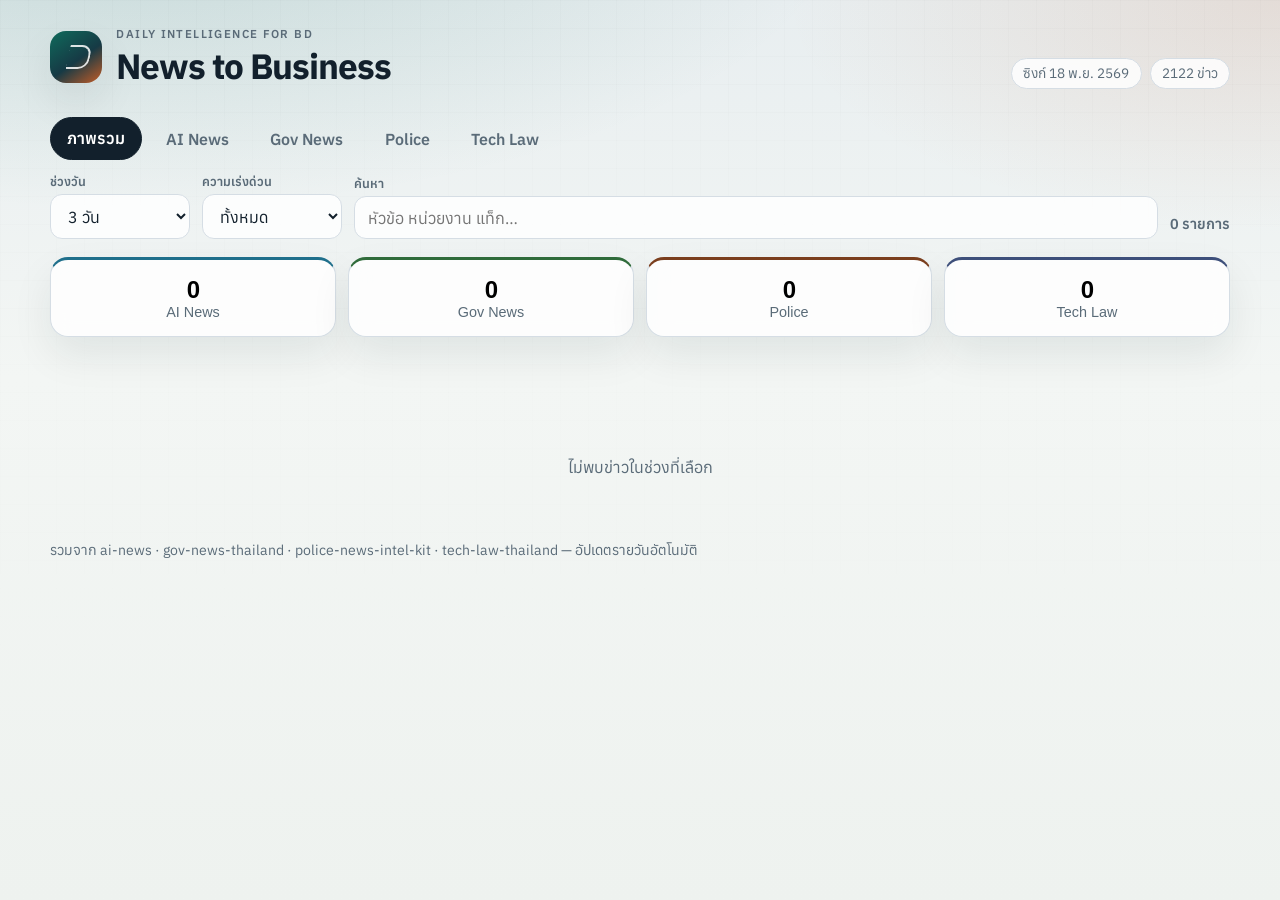
==== index.html @ b4f95b9f "Initial News to Business unified GitHub Pages site. Aggregates AI, Gov, Police, and Tech Law feeds w" ====
<!DOCTYPE html>
<html lang="th">
<head>
  <meta charset="UTF-8" />
  <meta name="viewport" content="width=device-width, initial-scale=1" />
  <meta http-equiv="Cache-Control" content="no-cache, no-store, must-revalidate" />
  <meta name="description" content="News to Business — รวมข่าว AI ภาครัฐ ตำรวจ และกฎหมายเทคโนโลยี เพื่อโอกาสทางธุรกิจ" />
  <title>News to Business</title>
  <link rel="preconnect" href="https://fonts.googleapis.com" />
  <link rel="preconnect" href="https://fonts.gstatic.com" crossorigin />
  <link href="https://fonts.googleapis.com/css2?family=Anuphan:wght@400;500;600;700&family=IBM+Plex+Sans:wght@400;500;600;700&display=swap" rel="stylesheet" />
  <link rel="stylesheet" href="assets/css/site.css?v=20261118" />
</head>
<body>
  <div class="bg-grid" aria-hidden="true"></div>

  <header class="site-header">
    <div class="wrap header-row">
      <div class="brand">
        <span class="brand-mark" aria-hidden="true"></span>
        <div class="brand-text">
          <p class="brand-kicker">Daily intelligence for BD</p>
          <h1>News to Business</h1>
        </div>
      </div>
      <div class="header-meta">
        <span class="meta-pill" id="syncStamp">กำลังโหลด…</span>
        <span class="meta-pill" id="totalCount">— ข่าว</span>
      </div>
    </div>
  </header>

  <nav class="topic-tabs wrap" aria-label="หัวข้อข่าว">
    <button type="button" class="topic-tab is-active" data-topic="all">ภาพรวม</button>
    <button type="button" class="topic-tab" data-topic="ai">AI News</button>
    <button type="button" class="topic-tab" data-topic="gov">Gov News</button>
    <button type="button" class="topic-tab" data-topic="police">Police</button>
    <button type="button" class="topic-tab" data-topic="tech-law">Tech Law</button>
  </nav>

  <section class="toolbar wrap">
    <label class="field">
      <span>ช่วงวัน</span>
      <select id="rangeSelect">
        <option value="1">วันนี้</option>
        <option value="3" selected>3 วัน</option>
        <option value="7">7 วัน</option>
        <option value="14">14 วัน</option>
        <option value="30">30 วัน</option>
        <option value="all">ทั้งหมด</option>
      </select>
    </label>
    <label class="field">
      <span>ความเร่งด่วน</span>
      <select id="urgencySelect">
        <option value="all">ทั้งหมด</option>
        <option value="high">High</option>
        <option value="medium">Medium</option>
        <option value="low">Low</option>
      </select>
    </label>
    <label class="field grow">
      <span>ค้นหา</span>
      <input id="searchInput" type="search" placeholder="หัวข้อ หน่วยงาน แท็ก…" autocomplete="off" />
    </label>
    <p class="result-count" id="resultCount">0 รายการ</p>
  </section>

  <main class="wrap">
    <section class="overview-strip" id="overviewStrip" hidden></section>
    <section class="card-grid" id="cardGrid" aria-live="polite"></section>
    <p class="empty" id="emptyMsg" hidden>ไม่พบข่าวในช่วงที่เลือก</p>
  </main>

  <dialog class="detail-dialog" id="detailDialog">
    <form method="dialog" class="detail-sheet">
      <header class="detail-head">
        <p class="detail-topic" id="detailTopic"></p>
        <button type="submit" class="detail-close" aria-label="ปิด">×</button>
      </header>
      <h2 id="detailTitle"></h2>
      <p class="detail-meta" id="detailMeta"></p>
      <div class="detail-body" id="detailBody"></div>
      <p class="detail-link" id="detailLink"></p>
    </form>
  </dialog>

  <footer class="site-footer wrap">
    <p>รวมจาก ai-news · gov-news-thailand · police-news-intel-kit · tech-law-thailand — อัปเดตรายวันอัตโนมัติ</p>
  </footer>

  <script src="js/app.js?v=20261118"></script>
</body>
</html>
---- assets/css/site.css ----
:root {
  --ink: #12202c;
  --muted: #5a6b78;
  --paper: #f3f6f4;
  --panel: rgba(255, 255, 255, 0.82);
  --line: #d5dde4;
  --accent: #0f6b5c;
  --accent-2: #c45c26;
  --ai: #1f6f8b;
  --gov: #2f6b3a;
  --police: #7a3e1d;
  --law: #3d4f7a;
  --high: #b42318;
  --med: #b54708;
  --low: #027a48;
  --shadow: 0 18px 40px rgba(18, 32, 44, 0.08);
  --radius: 18px;
  --font: "Anuphan", "IBM Plex Sans", sans-serif;
}

* { box-sizing: border-box; }
html, body { margin: 0; min-height: 100%; }
body {
  font-family: var(--font);
  color: var(--ink);
  background:
    radial-gradient(1200px 500px at 10% -10%, rgba(15, 107, 92, 0.16), transparent 60%),
    radial-gradient(900px 420px at 100% 0%, rgba(196, 92, 38, 0.12), transparent 55%),
    linear-gradient(180deg, #e8eef0 0%, var(--paper) 42%, #eef2ef 100%);
}

.bg-grid {
  position: fixed;
  inset: 0;
  pointer-events: none;
  opacity: 0.35;
  background-image:
    linear-gradient(rgba(18, 32, 44, 0.04) 1px, transparent 1px),
    linear-gradient(90deg, rgba(18, 32, 44, 0.04) 1px, transparent 1px);
  background-size: 28px 28px;
  mask-image: linear-gradient(180deg, #000 0%, transparent 85%);
}

.wrap {
  width: min(1180px, calc(100% - 2rem));
  margin-inline: auto;
}

.site-header {
  padding: 1.6rem 0 0.8rem;
  position: relative;
  z-index: 1;
}

.header-row {
  display: flex;
  justify-content: space-between;
  gap: 1rem;
  align-items: flex-end;
  flex-wrap: wrap;
}

.brand { display: flex; gap: 0.9rem; align-items: center; }
.brand-mark {
  width: 52px;
  height: 52px;
  border-radius: 16px;
  background:
    linear-gradient(145deg, var(--accent), #163a45 55%, var(--accent-2));
  box-shadow: var(--shadow);
  position: relative;
}
.brand-mark::after {
  content: "";
  position: absolute;
  inset: 14px 12px 14px 18px;
  border: 2px solid rgba(255,255,255,0.85);
  border-left: 0;
  border-radius: 0 10px 10px 0;
  transform: skewX(-12deg);
}
.brand-kicker {
  margin: 0;
  text-transform: uppercase;
  letter-spacing: 0.12em;
  font-size: 0.72rem;
  color: var(--muted);
  font-weight: 600;
}
.brand-text h1 {
  margin: 0.15rem 0 0;
  font-size: clamp(1.6rem, 3vw, 2.2rem);
  letter-spacing: -0.03em;
}

.header-meta { display: flex; gap: 0.5rem; flex-wrap: wrap; }
.meta-pill, .topic-chip, .urgency {
  display: inline-flex;
  align-items: center;
  gap: 0.35rem;
  padding: 0.35rem 0.7rem;
  border-radius: 999px;
  background: var(--panel);
  border: 1px solid var(--line);
  font-size: 0.85rem;
  color: var(--muted);
  backdrop-filter: blur(8px);
}

.topic-tabs {
  display: flex;
  gap: 0.45rem;
  flex-wrap: wrap;
  margin: 1rem auto 0.8rem;
  position: relative;
  z-index: 1;
}
.topic-tab {
  appearance: none;
  border: 1px solid transparent;
  background: transparent;
  color: var(--muted);
  font: inherit;
  font-weight: 600;
  padding: 0.65rem 1rem;
  border-radius: 999px;
  cursor: pointer;
  transition: background 160ms ease, color 160ms ease, border-color 160ms ease, transform 160ms ease;
}
.topic-tab:hover { color: var(--ink); background: rgba(255,255,255,0.55); }
.topic-tab.is-active {
  color: #fff;
  background: var(--ink);
  border-color: var(--ink);
  transform: translateY(-1px);
}

.toolbar {
  display: flex;
  gap: 0.75rem;
  align-items: end;
  flex-wrap: wrap;
  margin-bottom: 1.1rem;
  position: relative;
  z-index: 1;
}
.field {
  display: grid;
  gap: 0.3rem;
  min-width: 140px;
}
.field.grow { flex: 1 1 220px; }
.field span {
  font-size: 0.78rem;
  color: var(--muted);
  font-weight: 600;
}
.field select, .field input {
  font: inherit;
  border: 1px solid var(--line);
  background: var(--panel);
  border-radius: 12px;
  padding: 0.65rem 0.8rem;
  color: var(--ink);
  outline: none;
}
.field select:focus, .field input:focus {
  border-color: var(--accent);
  box-shadow: 0 0 0 3px rgba(15, 107, 92, 0.15);
}
.result-count {
  margin: 0 0 0.35rem;
  color: var(--muted);
  font-size: 0.9rem;
  font-weight: 600;
}

.overview-strip {
  display: grid;
  grid-template-columns: repeat(4, minmax(0, 1fr));
  gap: 0.75rem;
  margin-bottom: 1rem;
}
.overview-card {
  background: var(--panel);
  border: 1px solid var(--line);
  border-radius: var(--radius);
  padding: 1rem;
  box-shadow: var(--shadow);
  backdrop-filter: blur(10px);
  animation: rise 420ms ease both;
}
.overview-card strong {
  display: block;
  font-size: 1.5rem;
  letter-spacing: -0.03em;
}
.overview-card span { color: var(--muted); font-size: 0.9rem; }
.overview-card[data-topic="ai"] { border-top: 3px solid var(--ai); }
.overview-card[data-topic="gov"] { border-top: 3px solid var(--gov); }
.overview-card[data-topic="police"] { border-top: 3px solid var(--police); }
.overview-card[data-topic="tech-law"] { border-top: 3px solid var(--law); }

.card-grid {
  display: grid;
  grid-template-columns: repeat(auto-fill, minmax(280px, 1fr));
  gap: 0.9rem;
  padding-bottom: 2.5rem;
  position: relative;
  z-index: 1;
}

.card {
  appearance: none;
  text-align: left;
  border: 1px solid var(--line);
  background: var(--panel);
  border-radius: var(--radius);
  padding: 1rem 1rem 0.95rem;
  cursor: pointer;
  box-shadow: var(--shadow);
  backdrop-filter: blur(10px);
  display: grid;
  gap: 0.55rem;
  transition: transform 160ms ease, border-color 160ms ease, box-shadow 160ms ease;
  animation: rise 480ms ease both;
}
.card:hover {
  transform: translateY(-3px);
  border-color: rgba(15, 107, 92, 0.35);
  box-shadow: 0 22px 44px rgba(18, 32, 44, 0.12);
}
.card-top {
  display: flex;
  justify-content: space-between;
  gap: 0.5rem;
  align-items: center;
}
.topic-chip[data-topic="ai"] { color: var(--ai); border-color: rgba(31,111,139,0.25); background: rgba(31,111,139,0.08); }
.topic-chip[data-topic="gov"] { color: var(--gov); border-color: rgba(47,107,58,0.25); background: rgba(47,107,58,0.08); }
.topic-chip[data-topic="police"] { color: var(--police); border-color: rgba(122,62,29,0.25); background: rgba(122,62,29,0.08); }
.topic-chip[data-topic="tech-law"] { color: var(--law); border-color: rgba(61,79,122,0.25); background: rgba(61,79,122,0.08); }
.urgency[data-u="high"] { color: var(--high); }
.urgency[data-u="medium"] { color: var(--med); }
.urgency[data-u="low"] { color: var(--low); }
.card h3 {
  margin: 0;
  font-size: 1.05rem;
  line-height: 1.35;
  letter-spacing: -0.01em;
}
.card p {
  margin: 0;
  color: var(--muted);
  font-size: 0.92rem;
  line-height: 1.45;
  display: -webkit-box;
  -webkit-line-clamp: 3;
  -webkit-box-orient: vertical;
  overflow: hidden;
}
.card-foot {
  display: flex;
  justify-content: space-between;
  gap: 0.5rem;
  color: var(--muted);
  font-size: 0.8rem;
}

.empty {
  text-align: center;
  color: var(--muted);
  padding: 3rem 1rem;
}

.detail-dialog {
  border: none;
  border-radius: 22px;
  padding: 0;
  width: min(720px, calc(100% - 1.5rem));
  background: #fff;
  box-shadow: 0 30px 80px rgba(18, 32, 44, 0.28);
}
.detail-dialog::backdrop { background: rgba(12, 20, 28, 0.45); backdrop-filter: blur(4px); }
.detail-sheet { padding: 1.25rem 1.35rem 1.5rem; }
.detail-head { display: flex; justify-content: space-between; align-items: center; }
.detail-close {
  border: none;
  background: #eef2f4;
  width: 36px;
  height: 36px;
  border-radius: 999px;
  font-size: 1.3rem;
  cursor: pointer;
  color: var(--ink);
}
.detail-topic { margin: 0; color: var(--accent); font-weight: 700; font-size: 0.85rem; }
.detail-sheet h2 { margin: 0.55rem 0 0.4rem; font-size: 1.35rem; line-height: 1.3; }
.detail-meta { margin: 0 0 1rem; color: var(--muted); font-size: 0.9rem; }
.detail-body {
  color: var(--ink);
  line-height: 1.65;
  white-space: pre-wrap;
  max-height: min(50vh, 420px);
  overflow: auto;
}
.detail-body :is(p, ul, ol) { margin: 0 0 0.8rem; }
.detail-link a {
  color: var(--accent);
  font-weight: 600;
  text-decoration: none;
}
.detail-link a:hover { text-decoration: underline; }

.site-footer {
  padding: 0 0 2rem;
  color: var(--muted);
  font-size: 0.88rem;
  position: relative;
  z-index: 1;
}

@keyframes rise {
  from { opacity: 0; transform: translateY(10px); }
  to { opacity: 1; transform: translateY(0); }
}

@media (max-width: 860px) {
  .overview-strip { grid-template-columns: repeat(2, minmax(0, 1fr)); }
}
@media (max-width: 560px) {
  .overview-strip { grid-template-columns: 1fr; }
  .brand-mark { width: 44px; height: 44px; }
}
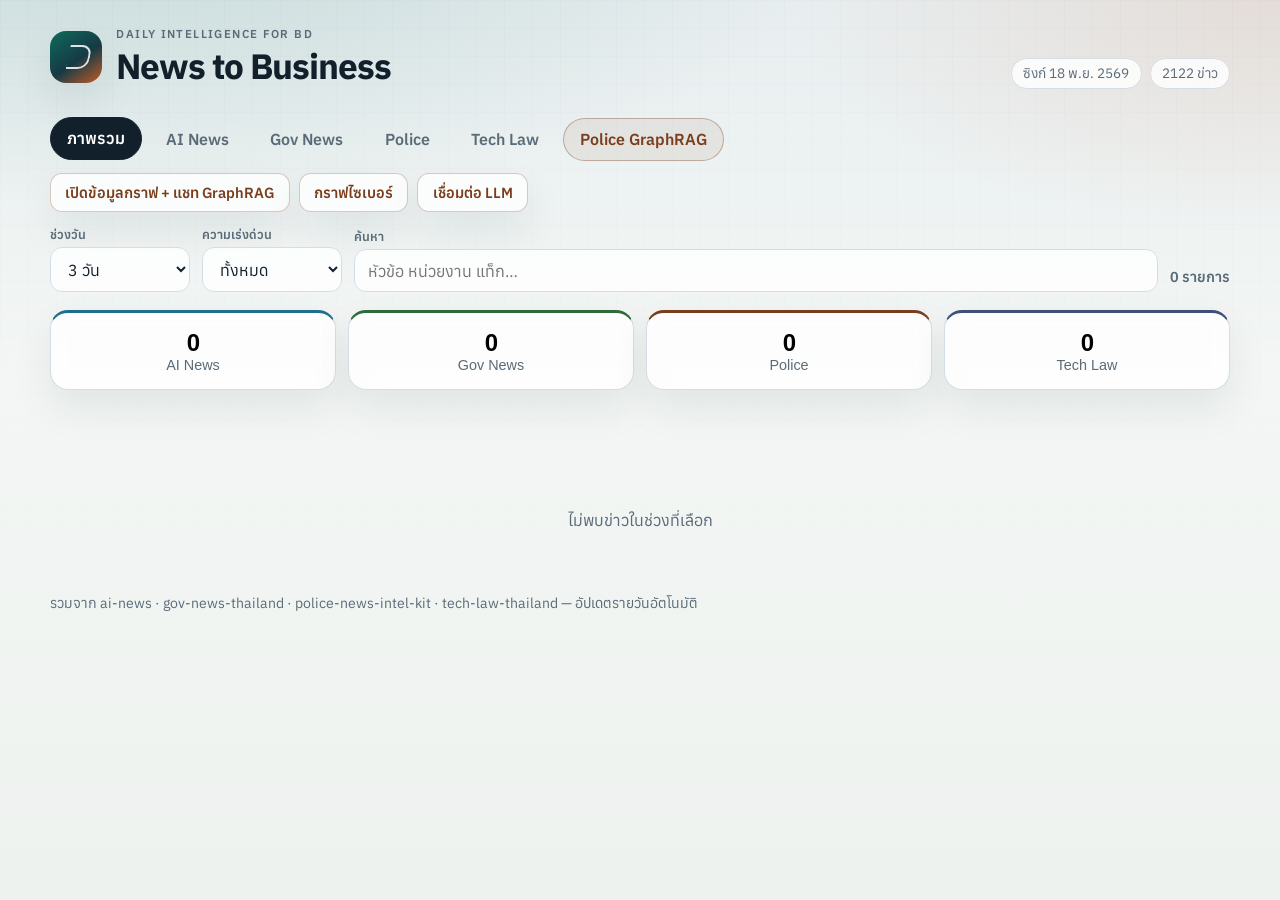
==== commit 6147156c: "Add Police GraphRAG and chatbot to unified site. Sync graph.json, tunnel, and ego graphs; expose pol" ====
--- a/index.html
+++ b/index.html
@@ -36,7 +36,14 @@
     <button type="button" class="topic-tab" data-topic="gov">Gov News</button>
     <button type="button" class="topic-tab" data-topic="police">Police</button>
     <button type="button" class="topic-tab" data-topic="tech-law">Tech Law</button>
+    <a class="topic-tab topic-link" href="./police-intel.html">Police GraphRAG</a>
   </nav>
+
+  <section class="police-tools wrap" id="policeTools" hidden>
+    <a class="tool-link" href="./police-intel.html">เปิดข้อมูลกราฟ + แชท GraphRAG</a>
+    <a class="tool-link" href="./police-intel.html#cyber">กราฟไซเบอร์</a>
+    <a class="tool-link" href="./police-intel.html#connect">เชื่อมต่อ LLM</a>
+  </section>
 
   <section class="toolbar wrap">
     <label class="field">
--- a/assets/css/site.css
+++ b/assets/css/site.css
@@ -134,6 +134,42 @@
   border-color: var(--ink);
   transform: translateY(-1px);
 }
+a.topic-link {
+  text-decoration: none;
+  border: 1px solid rgba(122, 62, 29, 0.35);
+  color: var(--police);
+  background: rgba(122, 62, 29, 0.08);
+}
+a.topic-link:hover {
+  color: #fff;
+  background: var(--police);
+  border-color: var(--police);
+}
+.police-tools {
+  display: flex;
+  flex-wrap: wrap;
+  gap: 0.55rem;
+  margin: 0 auto 0.9rem;
+  position: relative;
+  z-index: 1;
+}
+.tool-link {
+  display: inline-flex;
+  align-items: center;
+  padding: 0.55rem 0.9rem;
+  border-radius: 12px;
+  border: 1px solid rgba(122, 62, 29, 0.28);
+  background: rgba(255, 255, 255, 0.78);
+  color: var(--police);
+  text-decoration: none;
+  font-weight: 600;
+  font-size: 0.92rem;
+  box-shadow: var(--shadow);
+}
+.tool-link:hover {
+  border-color: var(--police);
+  transform: translateY(-1px);
+}
 
 .toolbar {
   display: flex;
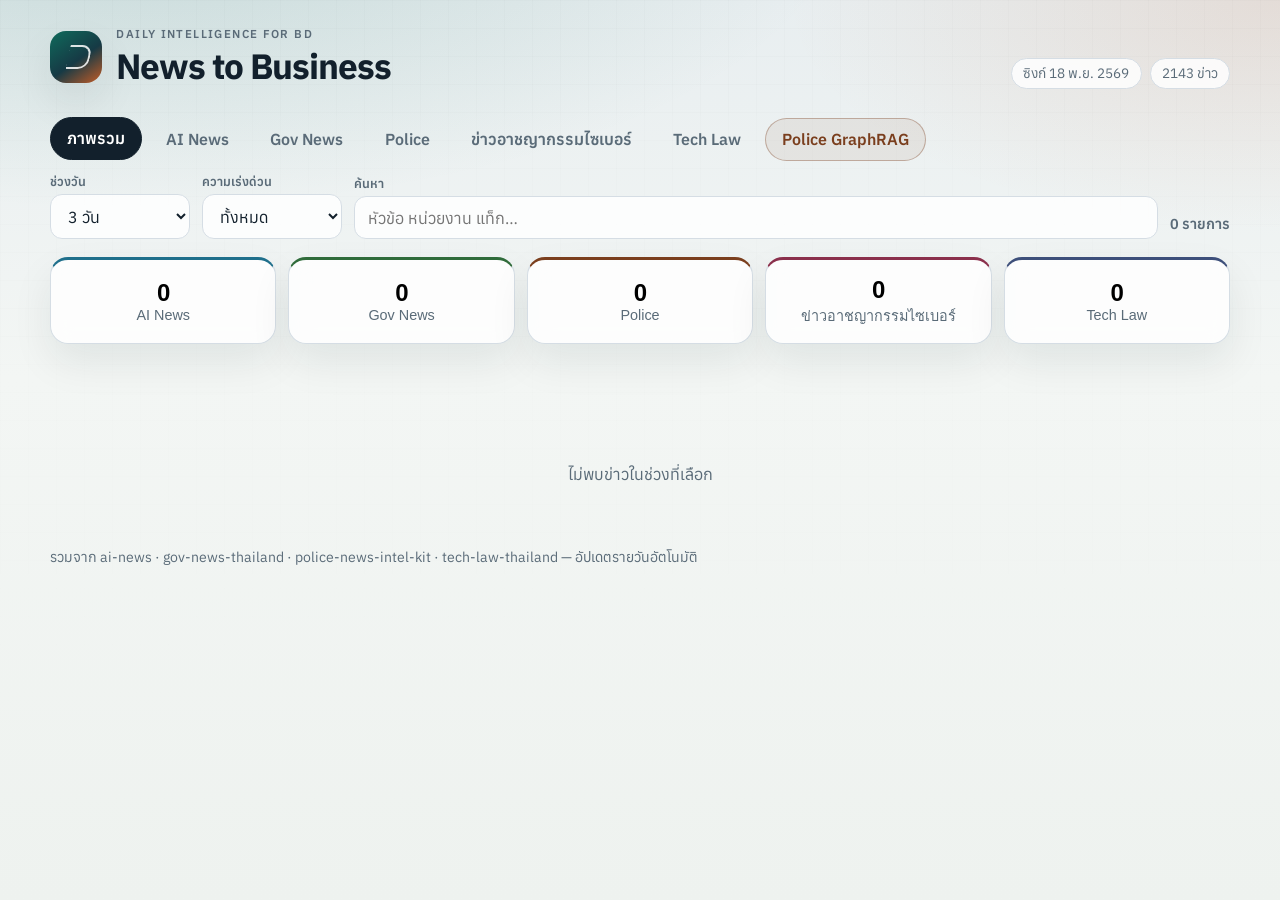
==== commit 0a11531f: "Fix police tabs: cyber news bar, drop cyber graph tools. Add ข่าวอาชญากรรมไซเบอร์ feed tab and remov" ====
--- a/index.html
+++ b/index.html
@@ -9,7 +9,7 @@
   <link rel="preconnect" href="https://fonts.googleapis.com" />
   <link rel="preconnect" href="https://fonts.gstatic.com" crossorigin />
   <link href="https://fonts.googleapis.com/css2?family=Anuphan:wght@400;500;600;700&family=IBM+Plex+Sans:wght@400;500;600;700&display=swap" rel="stylesheet" />
-  <link rel="stylesheet" href="assets/css/site.css?v=20261118" />
+  <link rel="stylesheet" href="assets/css/site.css?v=20261118c" />
 </head>
 <body>
   <div class="bg-grid" aria-hidden="true"></div>
@@ -35,15 +35,10 @@
     <button type="button" class="topic-tab" data-topic="ai">AI News</button>
     <button type="button" class="topic-tab" data-topic="gov">Gov News</button>
     <button type="button" class="topic-tab" data-topic="police">Police</button>
+    <button type="button" class="topic-tab" data-topic="police-cyber">ข่าวอาชญากรรมไซเบอร์</button>
     <button type="button" class="topic-tab" data-topic="tech-law">Tech Law</button>
     <a class="topic-tab topic-link" href="./police-intel.html">Police GraphRAG</a>
   </nav>
-
-  <section class="police-tools wrap" id="policeTools" hidden>
-    <a class="tool-link" href="./police-intel.html">เปิดข้อมูลกราฟ + แชท GraphRAG</a>
-    <a class="tool-link" href="./police-intel.html#cyber">กราฟไซเบอร์</a>
-    <a class="tool-link" href="./police-intel.html#connect">เชื่อมต่อ LLM</a>
-  </section>
 
   <section class="toolbar wrap">
     <label class="field">
@@ -96,6 +91,6 @@
     <p>รวมจาก ai-news · gov-news-thailand · police-news-intel-kit · tech-law-thailand — อัปเดตรายวันอัตโนมัติ</p>
   </footer>
 
-  <script src="js/app.js?v=20261118"></script>
+  <script src="js/app.js?v=20261118c"></script>
 </body>
 </html>
--- a/assets/css/site.css
+++ b/assets/css/site.css
@@ -145,31 +145,6 @@
   background: var(--police);
   border-color: var(--police);
 }
-.police-tools {
-  display: flex;
-  flex-wrap: wrap;
-  gap: 0.55rem;
-  margin: 0 auto 0.9rem;
-  position: relative;
-  z-index: 1;
-}
-.tool-link {
-  display: inline-flex;
-  align-items: center;
-  padding: 0.55rem 0.9rem;
-  border-radius: 12px;
-  border: 1px solid rgba(122, 62, 29, 0.28);
-  background: rgba(255, 255, 255, 0.78);
-  color: var(--police);
-  text-decoration: none;
-  font-weight: 600;
-  font-size: 0.92rem;
-  box-shadow: var(--shadow);
-}
-.tool-link:hover {
-  border-color: var(--police);
-  transform: translateY(-1px);
-}
 
 .toolbar {
   display: flex;
@@ -213,7 +188,7 @@
 
 .overview-strip {
   display: grid;
-  grid-template-columns: repeat(4, minmax(0, 1fr));
+  grid-template-columns: repeat(5, minmax(0, 1fr));
   gap: 0.75rem;
   margin-bottom: 1rem;
 }
@@ -235,6 +210,7 @@
 .overview-card[data-topic="ai"] { border-top: 3px solid var(--ai); }
 .overview-card[data-topic="gov"] { border-top: 3px solid var(--gov); }
 .overview-card[data-topic="police"] { border-top: 3px solid var(--police); }
+.overview-card[data-topic="police-cyber"] { border-top: 3px solid #8a2f4b; }
 .overview-card[data-topic="tech-law"] { border-top: 3px solid var(--law); }
 
 .card-grid {
@@ -275,6 +251,7 @@
 .topic-chip[data-topic="ai"] { color: var(--ai); border-color: rgba(31,111,139,0.25); background: rgba(31,111,139,0.08); }
 .topic-chip[data-topic="gov"] { color: var(--gov); border-color: rgba(47,107,58,0.25); background: rgba(47,107,58,0.08); }
 .topic-chip[data-topic="police"] { color: var(--police); border-color: rgba(122,62,29,0.25); background: rgba(122,62,29,0.08); }
+.topic-chip[data-topic="police-cyber"] { color: #8a2f4b; border-color: rgba(138,47,75,0.25); background: rgba(138,47,75,0.08); }
 .topic-chip[data-topic="tech-law"] { color: var(--law); border-color: rgba(61,79,122,0.25); background: rgba(61,79,122,0.08); }
 .urgency[data-u="high"] { color: var(--high); }
 .urgency[data-u="medium"] { color: var(--med); }
@@ -361,6 +338,9 @@
   to { opacity: 1; transform: translateY(0); }
 }
 
+@media (max-width: 980px) {
+  .overview-strip { grid-template-columns: repeat(3, minmax(0, 1fr)); }
+}
 @media (max-width: 860px) {
   .overview-strip { grid-template-columns: repeat(2, minmax(0, 1fr)); }
 }
